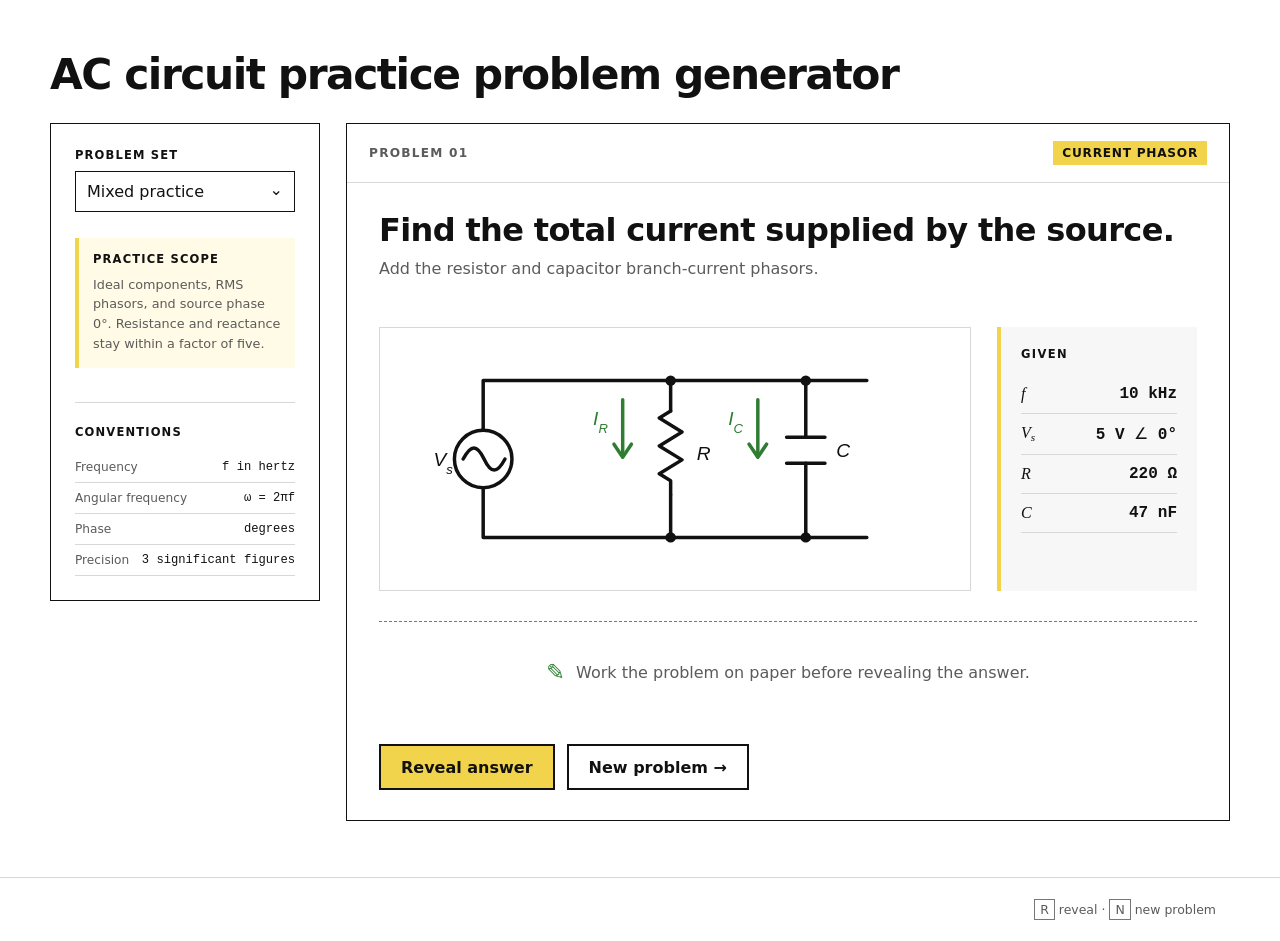
==== index.html @ d80786cd "First try" ====
<!doctype html>
<html lang="en">
<head>
  <meta charset="utf-8">
  <meta name="viewport" content="width=device-width, initial-scale=1">
  <meta name="description" content="Randomized, verified AC impedance practice problems for introductory electronics students.">
  <title>AC Circuit Practice Problem Generator</title>
  <link rel="stylesheet" href="styles.css">
</head>
<body>
  <main>
    <section class="intro" aria-labelledby="page-title">
      <h1 id="page-title">AC circuit practice problem generator</h1>
    </section>

    <section class="workspace" aria-label="Practice problem generator">
      <aside class="controls">
        <div class="control-group">
          <label for="problem-set">Problem set</label>
          <div class="select-wrap">
            <select id="problem-set">
              <option value="mixed">Mixed practice</option>
              <option value="impedance">Equivalent impedance</option>
              <option value="advanced">Multi-component impedance</option>
              <option value="phasors">Currents &amp; voltages</option>
              <option value="unknown">Unknown values</option>
              <option value="power">Resistor power</option>
              <option value="filters">Filters</option>
            </select>
          </div>
        </div>

        <div class="control-group focus-note">
          <span class="control-label">Practice scope</span>
          <p>Ideal components, RMS phasors, and source phase 0°. Resistance and reactance stay within a factor of five.</p>
        </div>

        <div class="conventions">
          <h2>Conventions</h2>
          <dl>
            <div><dt>Frequency</dt><dd>f in hertz</dd></div>
            <div><dt>Angular frequency</dt><dd>ω = 2πf</dd></div>
            <div><dt>Phase</dt><dd>degrees</dd></div>
            <div><dt>Precision</dt><dd>3 significant figures</dd></div>
          </dl>
        </div>
      </aside>

      <article class="problem-card" aria-live="polite">
        <div class="problem-topline">
          <span id="problem-number">Problem 01</span>
          <span id="problem-tag" class="topic-tag">Equivalent impedance</span>
        </div>

        <div class="prompt-block">
          <h2 id="problem-prompt">Find the equivalent impedance seen by the source.</h2>
          <p id="problem-detail">Express the result in rectangular and polar form.</p>
        </div>

        <div class="problem-body">
          <div id="circuit" class="circuit" aria-label="Circuit diagram"></div>
          <div class="given-panel">
            <h3>Given</h3>
            <dl id="given-values"></dl>
          </div>
        </div>

        <div class="answer-area">
          <div id="answer-placeholder" class="answer-placeholder">
            <span class="pencil">✎</span>
            <p>Work the problem on paper before revealing the answer.</p>
          </div>

          <div id="answer-panel" class="answer-panel" hidden>
            <div class="answer-heading">
              <span>Answer</span>
              <span class="checkmark" aria-hidden="true">✓</span>
            </div>
            <div id="final-answer" class="final-answer"></div>
            <details>
              <summary>Show calculation</summary>
              <div id="solution-steps" class="solution-steps"></div>
            </details>
          </div>
        </div>

        <div class="actions">
          <button id="reveal-button" class="button button-primary" type="button">Reveal answer</button>
          <button id="new-button" class="button button-secondary" type="button">New problem <span aria-hidden="true">→</span></button>
        </div>
      </article>
    </section>

  </main>

  <footer>
    <p><kbd>R</kbd> reveal · <kbd>N</kbd> new problem</p>
  </footer>

  <script src="app.js"></script>
</body>
</html>
---- styles.css ----
:root {
  --ink: #111111;
  --ink-soft: #5b5b5b;
  --paper: #ffffff;
  --paper-deep: #eeeeee;
  --panel: #ffffff;
  --line: #d8d8d8;
  --line-dark: #777777;
  --accent: #f1d44b;
  --green: #2f7d32;
  --success: #2f7d32;
  --shadow: none;
  font-family: Inter, ui-sans-serif, system-ui, -apple-system, BlinkMacSystemFont, "Segoe UI", sans-serif;
  color: var(--ink);
  background: var(--paper);
  font-synthesis: none;
}

* { box-sizing: border-box; }

body {
  margin: 0;
  min-width: 320px;
  background-color: var(--paper);
}

button, select { font: inherit; }
button { color: inherit; }
sub { font-size: .7em; line-height: 0; vertical-align: -.25em; }

main { width: min(1180px, calc(100% - 40px)); margin: 0 auto; }

.intro { padding: clamp(28px, 5vw, 52px) 0 24px; }
.eyebrow { margin: 0 0 14px; color: var(--green); font-size: .76rem; font-weight: 800; letter-spacing: .14em; text-transform: uppercase; }
h1, h2, h3, p { margin-top: 0; }
h1, .template-index h2 { font-family: inherit; }
h1 { margin: 0; font-size: clamp(1.7rem, 4vw, 2.65rem); line-height: 1.1; letter-spacing: -.035em; font-weight: 650; }
.lede { max-width: 680px; margin-bottom: 0; color: var(--ink-soft); font-size: clamp(1rem, 2vw, 1.2rem); line-height: 1.65; }

.workspace { display: grid; grid-template-columns: 270px 1fr; gap: 26px; align-items: start; }
.controls { padding: 24px; background: #ffffff; color: var(--ink); border: 1px solid var(--ink); box-shadow: var(--shadow); }
.control-group + .control-group { margin-top: 26px; }
.control-group label, .control-label { display: block; margin-bottom: 9px; color: var(--ink); font-size: .72rem; font-weight: 800; letter-spacing: .1em; text-transform: uppercase; }
.select-wrap { position: relative; }
.select-wrap::after { content: "⌄"; position: absolute; right: 12px; top: 9px; pointer-events: none; color: var(--ink); }
select { width: 100%; appearance: none; padding: 10px 34px 10px 11px; border: 1px solid var(--ink); border-radius: 0; color: var(--ink); background: #ffffff; cursor: pointer; }
.focus-note { padding: 14px; border-left: 4px solid var(--accent); background: #fffbe6; }
.focus-note p { margin: 0; color: var(--ink-soft); font-size: .8rem; line-height: 1.55; }
.conventions { margin-top: 34px; padding-top: 22px; border-top: 1px solid var(--line); }
.conventions h2 { margin-bottom: 13px; color: var(--ink); font-size: .72rem; letter-spacing: .1em; text-transform: uppercase; }
.conventions dl { margin: 0; }
.conventions dl div { padding: 8px 0; display: flex; justify-content: space-between; gap: 12px; border-bottom: 1px solid var(--line); font-size: .76rem; }
.conventions dt { color: var(--ink-soft); }
.conventions dd { margin: 0; text-align: right; font-family: "Courier New", monospace; }

.problem-card { background: var(--panel); border: 1px solid var(--ink); box-shadow: var(--shadow); }
.problem-topline { padding: 17px 22px; display: flex; align-items: center; justify-content: space-between; border-bottom: 1px solid var(--line); color: var(--ink-soft); font-size: .76rem; font-weight: 800; letter-spacing: .1em; text-transform: uppercase; }
.topic-tag { padding: 5px 9px; background: var(--accent); color: var(--ink); letter-spacing: .06em; }
.prompt-block { padding: 28px 32px 12px; }
.prompt-block h2 { margin-bottom: 8px; font-family: inherit; font-size: clamp(1.5rem, 3vw, 2rem); font-weight: 650; letter-spacing: -.02em; }
.prompt-block p { color: var(--ink-soft); line-height: 1.5; }
.problem-body { min-height: 265px; padding: 18px 32px 30px; display: grid; grid-template-columns: minmax(0, 1fr) 200px; gap: 26px; align-items: center; }
.circuit { min-height: 220px; display: grid; place-items: center; border: 1px solid var(--line); background-color: #ffffff; overflow: hidden; }
.circuit img { display: block; width: min(100%, 560px); height: auto; aspect-ratio: 640 / 300; object-fit: contain; }
.given-panel { align-self: stretch; padding: 20px; border-left: 4px solid var(--accent); background: #f7f7f7; }
.given-panel h3 { margin-bottom: 14px; color: var(--ink); font-size: .72rem; letter-spacing: .12em; text-transform: uppercase; }
.given-panel dl { margin: 0; }
.given-panel dl div { display: flex; justify-content: space-between; gap: 14px; padding: 10px 0; border-bottom: 1px solid var(--line); }
.given-panel dt { font-family: Georgia, serif; font-style: italic; }
.given-panel dd { margin: 0; font-family: "Courier New", monospace; font-weight: 700; text-align: right; }

.answer-area { margin: 0 32px; border-top: 1px dashed var(--line-dark); }
.answer-placeholder { min-height: 100px; display: flex; align-items: center; justify-content: center; gap: 11px; color: var(--ink-soft); text-align: center; }
.answer-placeholder p { margin: 0; font-family: inherit; }
.pencil { color: var(--green); font-size: 1.4rem; }
.answer-panel { padding: 20px 0 8px; }
.answer-heading { display: flex; align-items: center; justify-content: space-between; color: var(--success); font-size: .74rem; font-weight: 800; letter-spacing: .12em; text-transform: uppercase; }
.checkmark { width: 25px; height: 25px; border-radius: 50%; display: grid; place-items: center; background: var(--success); color: white; }
.final-answer { padding: 14px 0 16px; font-family: "Courier New", monospace; font-size: clamp(1.15rem, 2.5vw, 1.55rem); font-weight: 700; line-height: 1.55; }
.final-answer div + div { margin-top: 3px; }
details { padding: 10px 0; border-top: 1px solid var(--paper-deep); }
summary { color: var(--green); font-weight: 700; cursor: pointer; }
.solution-steps { padding: 13px 0 2px; color: var(--ink-soft); font-family: "Courier New", monospace; font-size: .9rem; line-height: 1.75; }
.solution-steps p { margin-bottom: 6px; }

.actions { padding: 22px 32px 30px; display: flex; gap: 12px; }
.button { min-height: 46px; padding: 0 20px; border: 2px solid var(--ink); font-weight: 800; cursor: pointer; transition: transform .15s ease, box-shadow .15s ease; }
.button:hover { transform: translateY(-2px); box-shadow: 4px 4px 0 var(--line); }
.button:focus-visible, select:focus-visible, summary:focus-visible { outline: 3px solid rgba(47, 125, 50, .35); outline-offset: 3px; }
.button-primary { background: var(--accent); border-color: var(--ink); color: var(--ink); }
.button-secondary { background: transparent; }

.template-index { margin: 72px 0 80px; padding: 38px 0; display: grid; grid-template-columns: 1fr 1.4fr; gap: 50px; border-top: 2px solid var(--ink); border-bottom: 1px solid var(--line); }
.template-index h2 { margin: 0; font-size: clamp(1.8rem, 4vw, 3rem); font-weight: 600; letter-spacing: -.03em; }
.template-index ol { margin: 0; padding: 0; list-style: none; columns: 2; column-gap: 28px; }
.template-index li { padding: 12px 0; break-inside: avoid; border-bottom: 1px solid var(--line); font-weight: 650; }
.template-index li span { margin-right: 12px; color: var(--green); font-family: "Courier New", monospace; font-size: .8rem; }

footer { margin-top: 56px; padding: 24px clamp(20px, 5vw, 72px); display: flex; justify-content: flex-end; gap: 20px; border-top: 1px solid var(--line); color: var(--ink-soft); font-size: .78rem; }
footer p { margin: 0; }
kbd { padding: 2px 5px; border: 1px solid var(--line-dark); background: var(--panel); font-family: inherit; }

@media (max-width: 800px) {
  .workspace { grid-template-columns: 1fr; }
  .controls { display: grid; grid-template-columns: 1fr 1fr; gap: 20px; }
  .control-group + .control-group { margin-top: 0; }
  .conventions { display: none; }
  .problem-body { grid-template-columns: 1fr; }
  .given-panel { display: grid; grid-template-columns: 80px 1fr; align-items: start; }
  .given-panel dl { display: grid; grid-template-columns: repeat(2, 1fr); gap: 0 20px; }
  .template-index { grid-template-columns: 1fr; gap: 24px; }
}

@media (max-width: 540px) {
  main { width: min(100% - 24px, 1180px); }
  .intro { padding-top: 28px; }
  .controls { grid-template-columns: 1fr; padding: 20px; }
  .prompt-block, .problem-body { padding-left: 20px; padding-right: 20px; }
  .problem-body { padding-top: 8px; }
  .answer-area { margin: 0 20px; }
  .actions { padding: 20px; flex-direction: column; }
  .button { width: 100%; }
  .given-panel { display: block; }
  .template-index ol { columns: 1; }
  footer { flex-direction: column; }
}

@media (prefers-reduced-motion: reduce) {
  * { scroll-behavior: auto !important; transition: none !important; }
}
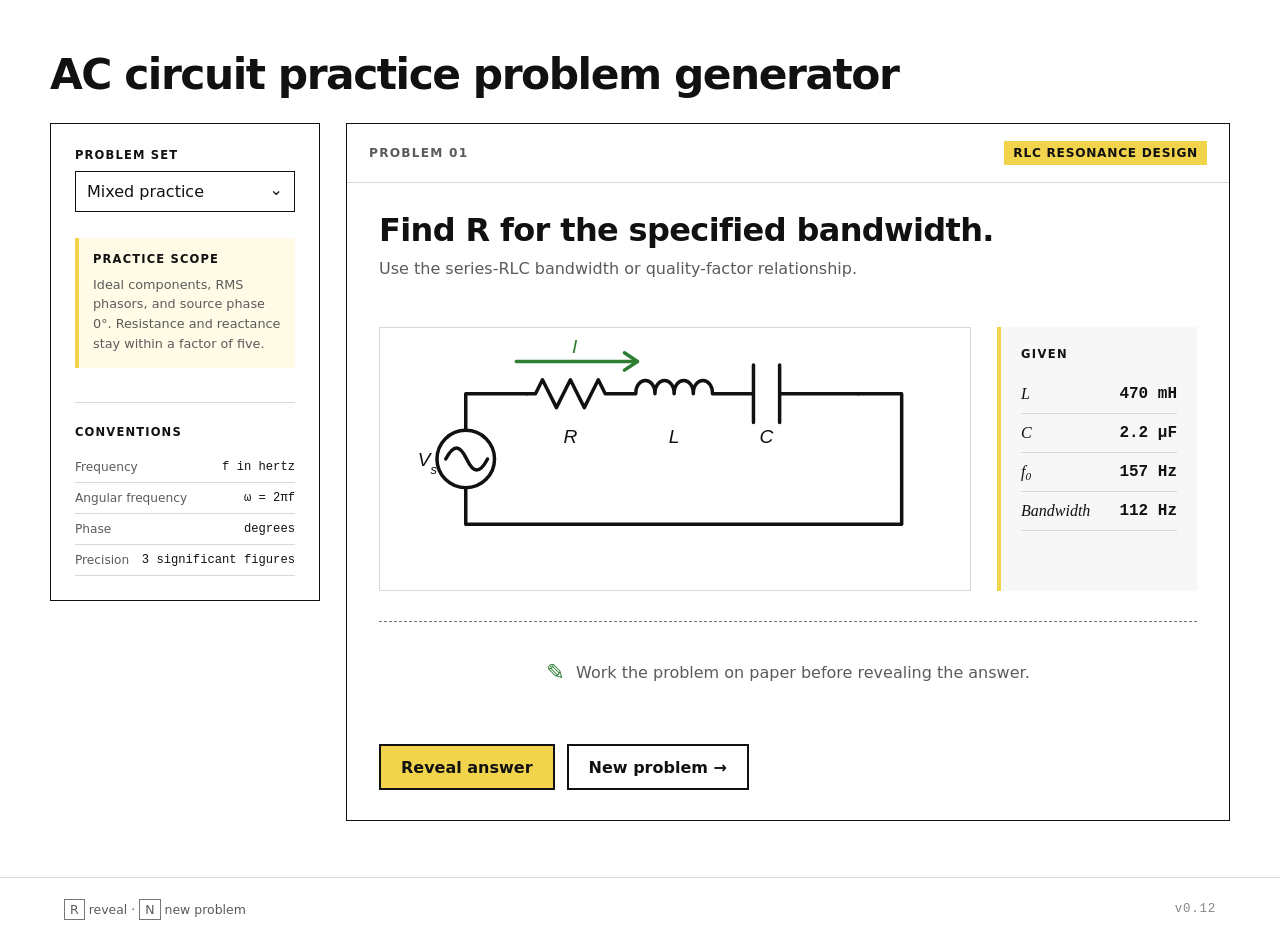
==== commit 33e1fb4f: "v0.12" ====
--- a/index.html
+++ b/index.html
@@ -26,6 +26,8 @@
               <option value="unknown">Unknown values</option>
               <option value="power">Resistor power</option>
               <option value="filters">Filters</option>
+              <option value="resonance">RLC resonance</option>
+              <option value="waveforms">Phasors &amp; waveforms</option>
             </select>
           </div>
         </div>
@@ -95,6 +97,7 @@
 
   <footer>
     <p><kbd>R</kbd> reveal · <kbd>N</kbd> new problem</p>
+    <p class="version-label">v0.12</p>
   </footer>
 
   <script src="app.js"></script>
--- a/styles.css
+++ b/styles.css
@@ -59,6 +59,10 @@
 .prompt-block { padding: 28px 32px 12px; }
 .prompt-block h2 { margin-bottom: 8px; font-family: inherit; font-size: clamp(1.5rem, 3vw, 2rem); font-weight: 650; letter-spacing: -.02em; }
 .prompt-block p { color: var(--ink-soft); line-height: 1.5; }
+.math-expression { white-space: nowrap; font-family: Georgia, "Times New Roman", serif; font-weight: 500; }
+.math-fraction { display: inline-grid; grid-template-rows: auto auto; vertical-align: middle; margin: 0 .2em; font-family: Georgia, "Times New Roman", serif; font-weight: 500; text-align: center; line-height: 1.15; }
+.math-fraction > span:first-child { padding: 0 .22em .1em; border-bottom: 1.5px solid currentColor; }
+.math-fraction > span:last-child { padding: .1em .22em 0; }
 .problem-body { min-height: 265px; padding: 18px 32px 30px; display: grid; grid-template-columns: minmax(0, 1fr) 200px; gap: 26px; align-items: center; }
 .circuit { min-height: 220px; display: grid; place-items: center; border: 1px solid var(--line); background-color: #ffffff; overflow: hidden; }
 .circuit img { display: block; width: min(100%, 560px); height: auto; aspect-ratio: 640 / 300; object-fit: contain; }
@@ -96,8 +100,9 @@
 .template-index li { padding: 12px 0; break-inside: avoid; border-bottom: 1px solid var(--line); font-weight: 650; }
 .template-index li span { margin-right: 12px; color: var(--green); font-family: "Courier New", monospace; font-size: .8rem; }
 
-footer { margin-top: 56px; padding: 24px clamp(20px, 5vw, 72px); display: flex; justify-content: flex-end; gap: 20px; border-top: 1px solid var(--line); color: var(--ink-soft); font-size: .78rem; }
+footer { margin-top: 56px; padding: 24px clamp(20px, 5vw, 72px); display: flex; justify-content: space-between; gap: 20px; border-top: 1px solid var(--line); color: var(--ink-soft); font-size: .78rem; }
 footer p { margin: 0; }
+.version-label { opacity: .72; font-family: "Courier New", monospace; letter-spacing: .06em; }
 kbd { padding: 2px 5px; border: 1px solid var(--line-dark); background: var(--panel); font-family: inherit; }
 
 @media (max-width: 800px) {
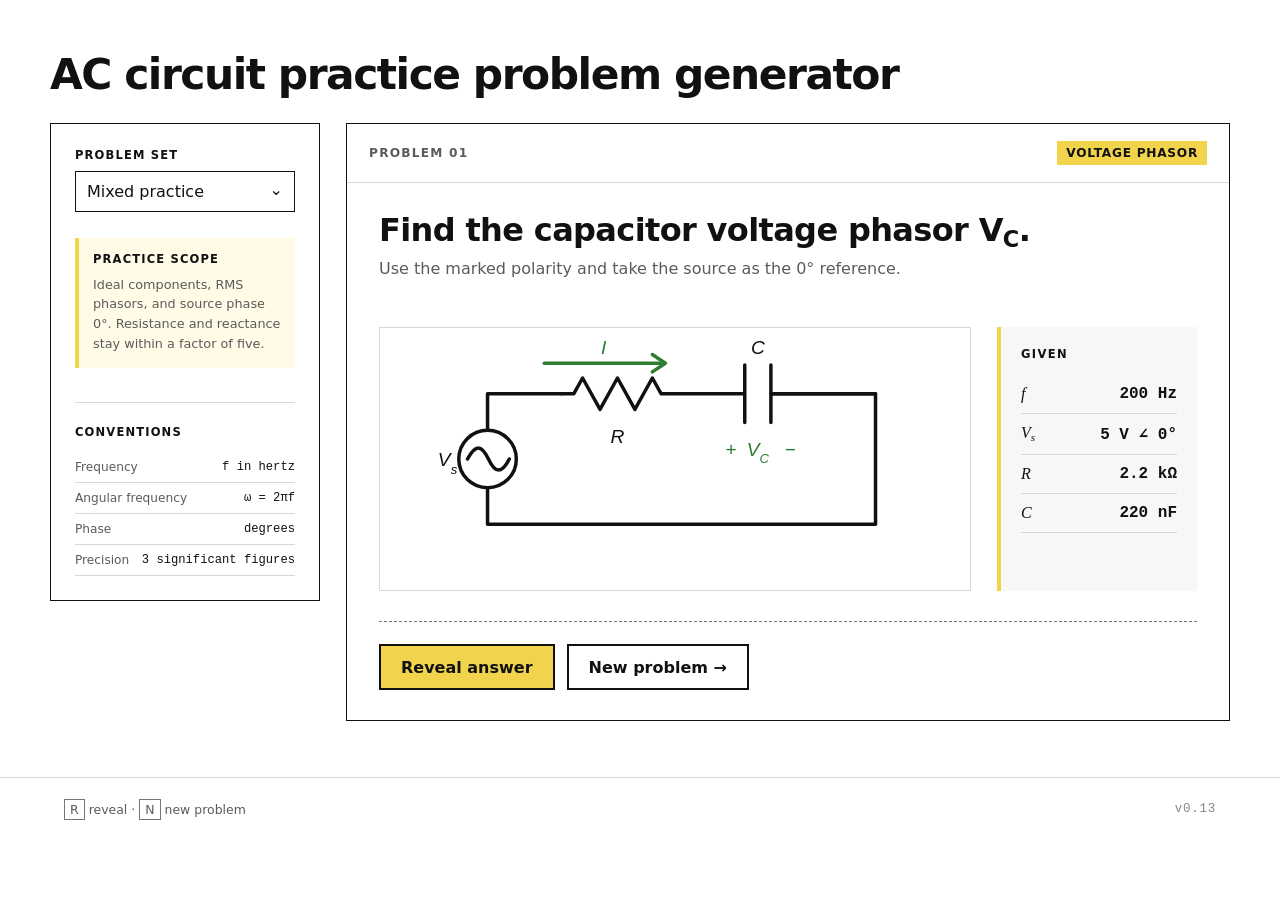
==== commit 442eba01: "v0.13" ====
--- a/index.html
+++ b/index.html
@@ -68,11 +68,6 @@
         </div>
 
         <div class="answer-area">
-          <div id="answer-placeholder" class="answer-placeholder">
-            <span class="pencil">✎</span>
-            <p>Work the problem on paper before revealing the answer.</p>
-          </div>
-
           <div id="answer-panel" class="answer-panel" hidden>
             <div class="answer-heading">
               <span>Answer</span>
@@ -97,7 +92,7 @@
 
   <footer>
     <p><kbd>R</kbd> reveal · <kbd>N</kbd> new problem</p>
-    <p class="version-label">v0.12</p>
+    <p class="version-label">v0.13</p>
   </footer>
 
   <script src="app.js"></script>
--- a/styles.css
+++ b/styles.css
@@ -64,6 +64,7 @@
 .math-fraction > span:first-child { padding: 0 .22em .1em; border-bottom: 1.5px solid currentColor; }
 .math-fraction > span:last-child { padding: .1em .22em 0; }
 .problem-body { min-height: 265px; padding: 18px 32px 30px; display: grid; grid-template-columns: minmax(0, 1fr) 200px; gap: 26px; align-items: center; }
+.problem-body.no-circuit { min-height: 0; grid-template-columns: 1fr; padding-top: 8px; }
 .circuit { min-height: 220px; display: grid; place-items: center; border: 1px solid var(--line); background-color: #ffffff; overflow: hidden; }
 .circuit img { display: block; width: min(100%, 560px); height: auto; aspect-ratio: 640 / 300; object-fit: contain; }
 .given-panel { align-self: stretch; padding: 20px; border-left: 4px solid var(--accent); background: #f7f7f7; }
@@ -74,9 +75,6 @@
 .given-panel dd { margin: 0; font-family: "Courier New", monospace; font-weight: 700; text-align: right; }
 
 .answer-area { margin: 0 32px; border-top: 1px dashed var(--line-dark); }
-.answer-placeholder { min-height: 100px; display: flex; align-items: center; justify-content: center; gap: 11px; color: var(--ink-soft); text-align: center; }
-.answer-placeholder p { margin: 0; font-family: inherit; }
-.pencil { color: var(--green); font-size: 1.4rem; }
 .answer-panel { padding: 20px 0 8px; }
 .answer-heading { display: flex; align-items: center; justify-content: space-between; color: var(--success); font-size: .74rem; font-weight: 800; letter-spacing: .12em; text-transform: uppercase; }
 .checkmark { width: 25px; height: 25px; border-radius: 50%; display: grid; place-items: center; background: var(--success); color: white; }
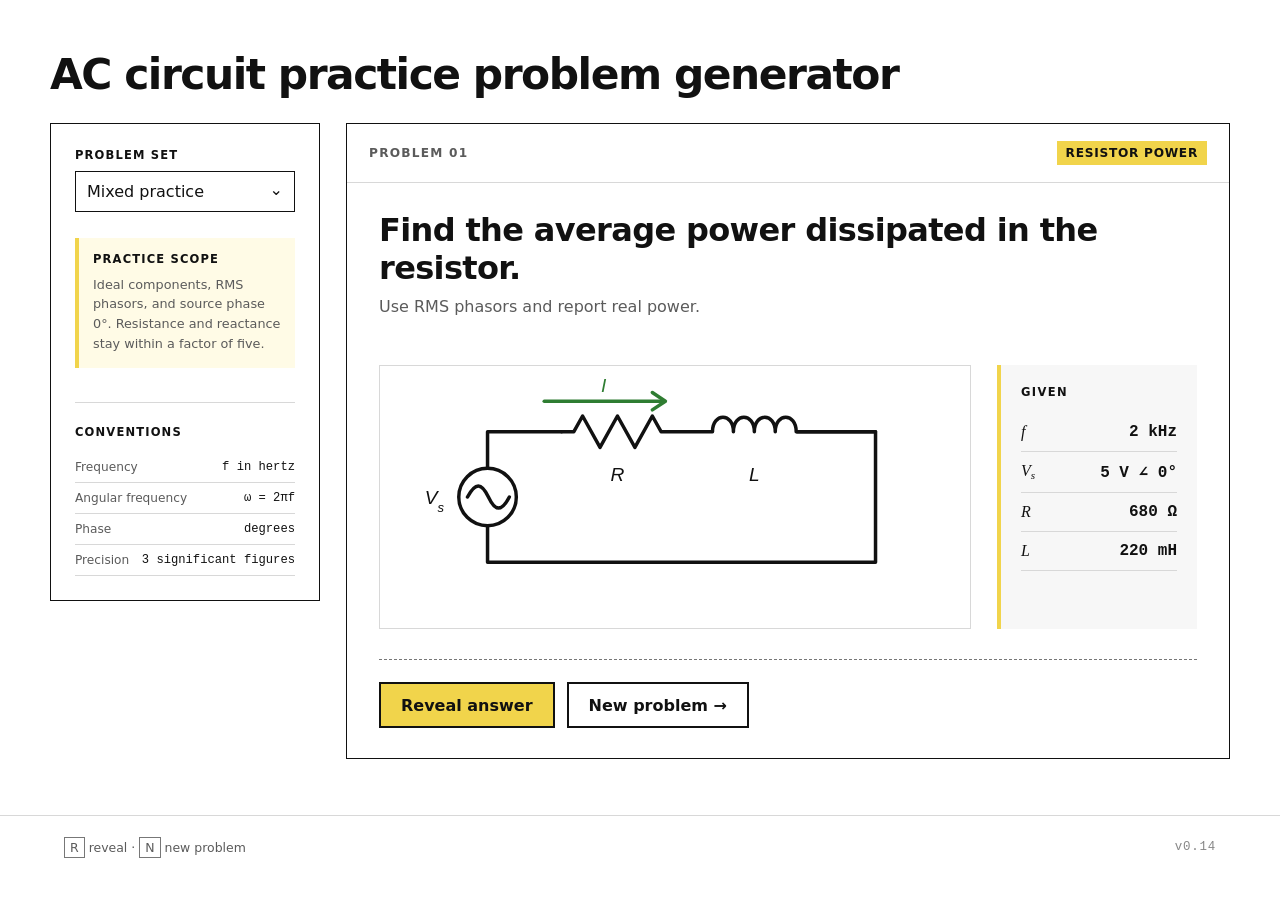
==== commit 00f391d2: "v0.14" ====
--- a/index.html
+++ b/index.html
@@ -92,7 +92,7 @@
 
   <footer>
     <p><kbd>R</kbd> reveal · <kbd>N</kbd> new problem</p>
-    <p class="version-label">v0.13</p>
+    <p class="version-label">v0.14</p>
   </footer>
 
   <script src="app.js"></script>
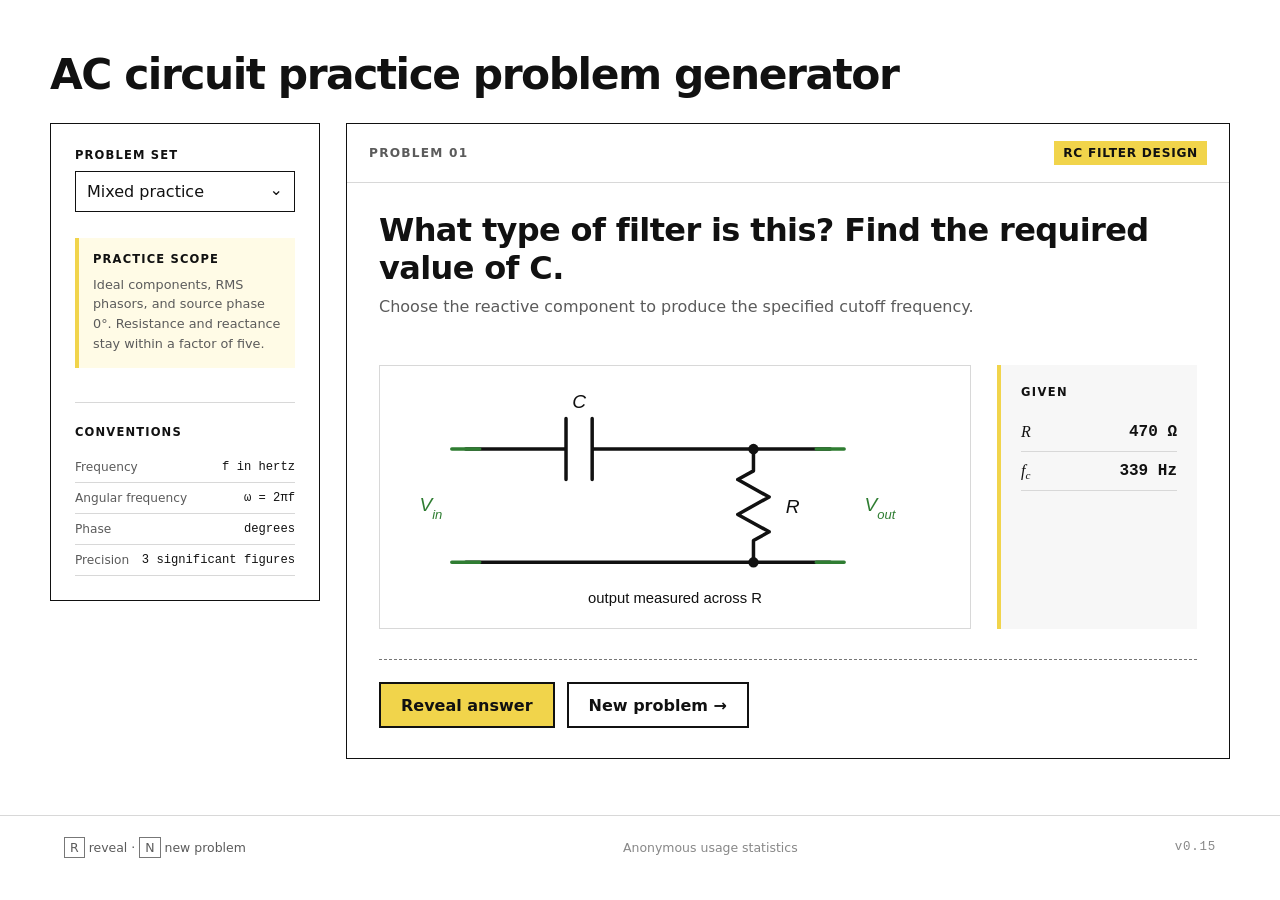
==== commit d7c57183: "v0.15" ====
--- a/index.html
+++ b/index.html
@@ -4,6 +4,7 @@
   <meta charset="utf-8">
   <meta name="viewport" content="width=device-width, initial-scale=1">
   <meta name="description" content="Randomized, verified AC impedance practice problems for introductory electronics students.">
+  <link rel="canonical" href="https://wgannett.github.io/ac-practice-problems/">
   <title>AC Circuit Practice Problem Generator</title>
   <link rel="stylesheet" href="styles.css">
 </head>
@@ -92,7 +93,8 @@
 
   <footer>
     <p><kbd>R</kbd> reveal · <kbd>N</kbd> new problem</p>
-    <p class="version-label">v0.14</p>
+    <p class="analytics-note">Anonymous usage statistics</p>
+    <p class="version-label">v0.15</p>
   </footer>
 
   <script src="app.js"></script>
--- a/styles.css
+++ b/styles.css
@@ -100,6 +100,7 @@
 
 footer { margin-top: 56px; padding: 24px clamp(20px, 5vw, 72px); display: flex; justify-content: space-between; gap: 20px; border-top: 1px solid var(--line); color: var(--ink-soft); font-size: .78rem; }
 footer p { margin: 0; }
+.analytics-note { opacity: .72; text-align: center; }
 .version-label { opacity: .72; font-family: "Courier New", monospace; letter-spacing: .06em; }
 kbd { padding: 2px 5px; border: 1px solid var(--line-dark); background: var(--panel); font-family: inherit; }
 
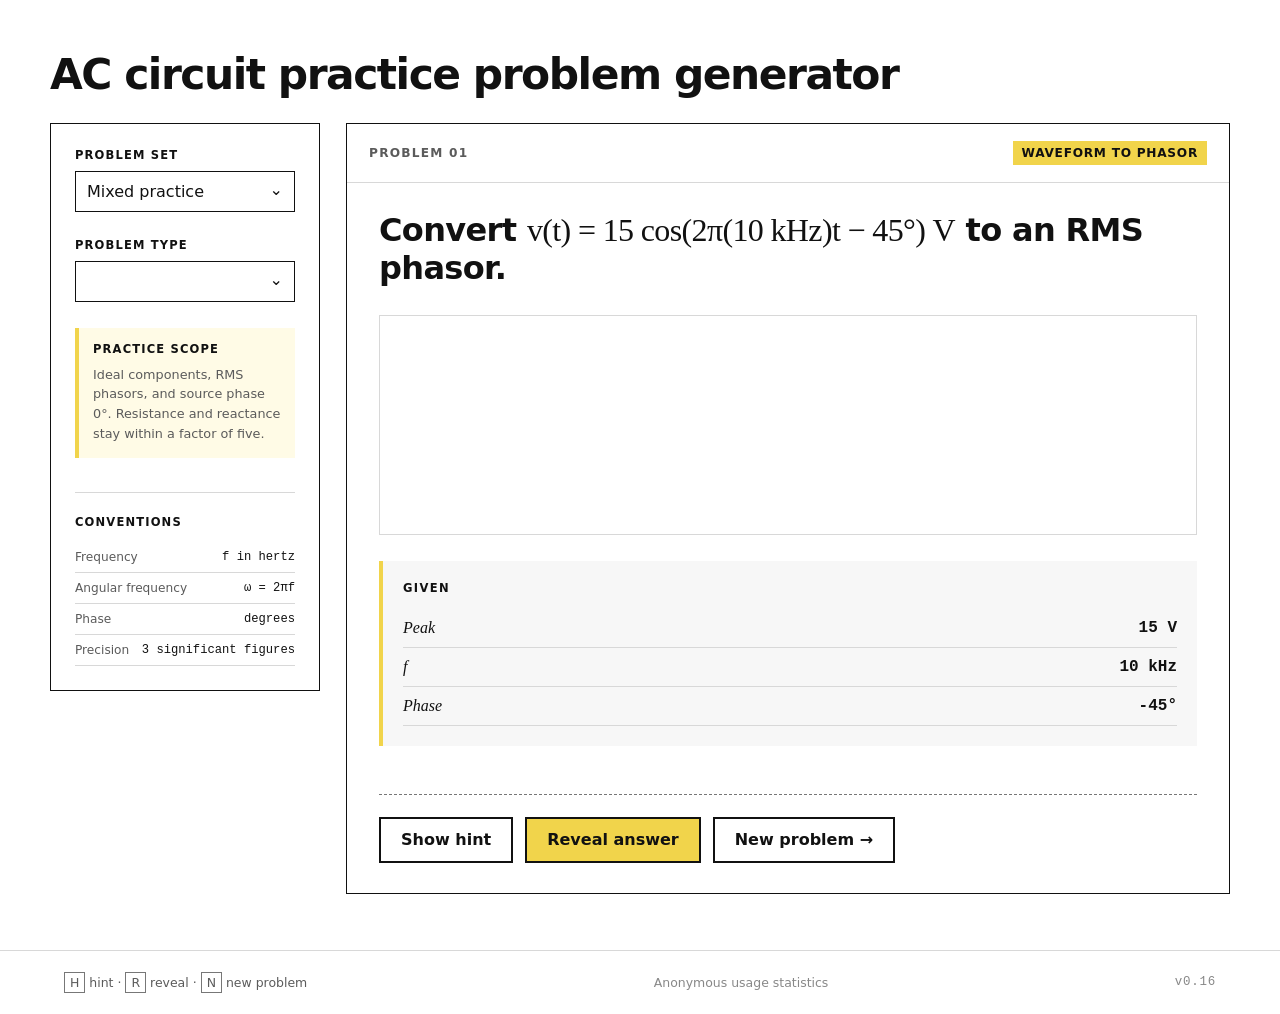
==== commit a87642e8: "v0.16" ====
--- a/index.html
+++ b/index.html
@@ -33,6 +33,13 @@
           </div>
         </div>
 
+        <div class="control-group">
+          <label for="problem-type">Problem type</label>
+          <div class="select-wrap">
+            <select id="problem-type" aria-label="Problem type"></select>
+          </div>
+        </div>
+
         <div class="control-group focus-note">
           <span class="control-label">Practice scope</span>
           <p>Ideal components, RMS phasors, and source phase 0°. Resistance and reactance stay within a factor of five.</p>
@@ -57,7 +64,8 @@
 
         <div class="prompt-block">
           <h2 id="problem-prompt">Find the equivalent impedance seen by the source.</h2>
-          <p id="problem-detail">Express the result in rectangular and polar form.</p>
+          <p id="problem-detail" hidden></p>
+          <div id="problem-supplement" hidden></div>
         </div>
 
         <div class="problem-body">
@@ -65,6 +73,13 @@
           <div class="given-panel">
             <h3>Given</h3>
             <dl id="given-values"></dl>
+          </div>
+        </div>
+
+        <div class="hint-area">
+          <div id="hint-panel" class="hint-panel" hidden>
+            <div id="hint-heading" class="hint-heading">Hint 1 of 2</div>
+            <div id="hint-text" class="hint-text"></div>
           </div>
         </div>
 
@@ -83,6 +98,7 @@
         </div>
 
         <div class="actions">
+          <button id="hint-button" class="button button-secondary" type="button">Show hint</button>
           <button id="reveal-button" class="button button-primary" type="button">Reveal answer</button>
           <button id="new-button" class="button button-secondary" type="button">New problem <span aria-hidden="true">→</span></button>
         </div>
@@ -92,9 +108,9 @@
   </main>
 
   <footer>
-    <p><kbd>R</kbd> reveal · <kbd>N</kbd> new problem</p>
+    <p><kbd>H</kbd> hint · <kbd>R</kbd> reveal · <kbd>N</kbd> new problem</p>
     <p class="analytics-note">Anonymous usage statistics</p>
-    <p class="version-label">v0.15</p>
+    <p class="version-label">v0.16</p>
   </footer>
 
   <script src="app.js"></script>
--- a/styles.css
+++ b/styles.css
@@ -44,6 +44,7 @@
 .select-wrap { position: relative; }
 .select-wrap::after { content: "⌄"; position: absolute; right: 12px; top: 9px; pointer-events: none; color: var(--ink); }
 select { width: 100%; appearance: none; padding: 10px 34px 10px 11px; border: 1px solid var(--ink); border-radius: 0; color: var(--ink); background: #ffffff; cursor: pointer; }
+select:disabled { color: var(--ink-soft); background: #f3f3f3; cursor: default; }
 .focus-note { padding: 14px; border-left: 4px solid var(--accent); background: #fffbe6; }
 .focus-note p { margin: 0; color: var(--ink-soft); font-size: .8rem; line-height: 1.55; }
 .conventions { margin-top: 34px; padding-top: 22px; border-top: 1px solid var(--line); }
@@ -59,6 +60,12 @@
 .prompt-block { padding: 28px 32px 12px; }
 .prompt-block h2 { margin-bottom: 8px; font-family: inherit; font-size: clamp(1.5rem, 3vw, 2rem); font-weight: 650; letter-spacing: -.02em; }
 .prompt-block p { color: var(--ink-soft); line-height: 1.5; }
+.curve-choices { margin-top: 22px; display: grid; grid-template-columns: repeat(4, minmax(0, 1fr)); gap: 10px; }
+.curve-option { padding: 8px; border: 1px solid var(--line-dark); background: #ffffff; }
+.curve-option span { display: block; margin-bottom: 4px; font-family: "Courier New", monospace; font-size: .8rem; font-weight: 800; }
+.curve-option svg { display: block; width: 100%; height: auto; }
+.curve-option .curve-axis { fill: none; stroke: var(--line-dark); stroke-width: 1.5; }
+.curve-option .curve-line { fill: none; stroke: var(--ink); stroke-width: 3; stroke-linecap: round; }
 .math-expression { white-space: nowrap; font-family: Georgia, "Times New Roman", serif; font-weight: 500; }
 .math-fraction { display: inline-grid; grid-template-rows: auto auto; vertical-align: middle; margin: 0 .2em; font-family: Georgia, "Times New Roman", serif; font-weight: 500; text-align: center; line-height: 1.15; }
 .math-fraction > span:first-child { padding: 0 .22em .1em; border-bottom: 1.5px solid currentColor; }
@@ -74,7 +81,13 @@
 .given-panel dt { font-family: Georgia, serif; font-style: italic; }
 .given-panel dd { margin: 0; font-family: "Courier New", monospace; font-weight: 700; text-align: right; }
 
-.answer-area { margin: 0 32px; border-top: 1px dashed var(--line-dark); }
+.hint-area { margin: 0 32px; }
+.hint-panel { padding: 16px 18px; border-left: 4px solid var(--accent); background: #fffbe6; }
+.hint-heading { margin-bottom: 7px; color: var(--ink); font-size: .72rem; font-weight: 800; letter-spacing: .1em; text-transform: uppercase; }
+.hint-text { color: var(--ink-soft); line-height: 1.55; }
+.hint-text p { margin-bottom: 0; }
+.hint-text p + p { margin-top: 8px; }
+.answer-area { margin: 18px 32px 0; border-top: 1px dashed var(--line-dark); }
 .answer-panel { padding: 20px 0 8px; }
 .answer-heading { display: flex; align-items: center; justify-content: space-between; color: var(--success); font-size: .74rem; font-weight: 800; letter-spacing: .12em; text-transform: uppercase; }
 .checkmark { width: 25px; height: 25px; border-radius: 50%; display: grid; place-items: center; background: var(--success); color: white; }
@@ -121,8 +134,10 @@
   .controls { grid-template-columns: 1fr; padding: 20px; }
   .prompt-block, .problem-body { padding-left: 20px; padding-right: 20px; }
   .problem-body { padding-top: 8px; }
-  .answer-area { margin: 0 20px; }
+  .hint-area { margin: 0 20px; }
+  .answer-area { margin: 18px 20px 0; }
   .actions { padding: 20px; flex-direction: column; }
+  .curve-choices { grid-template-columns: repeat(2, minmax(0, 1fr)); }
   .button { width: 100%; }
   .given-panel { display: block; }
   .template-index ol { columns: 1; }
